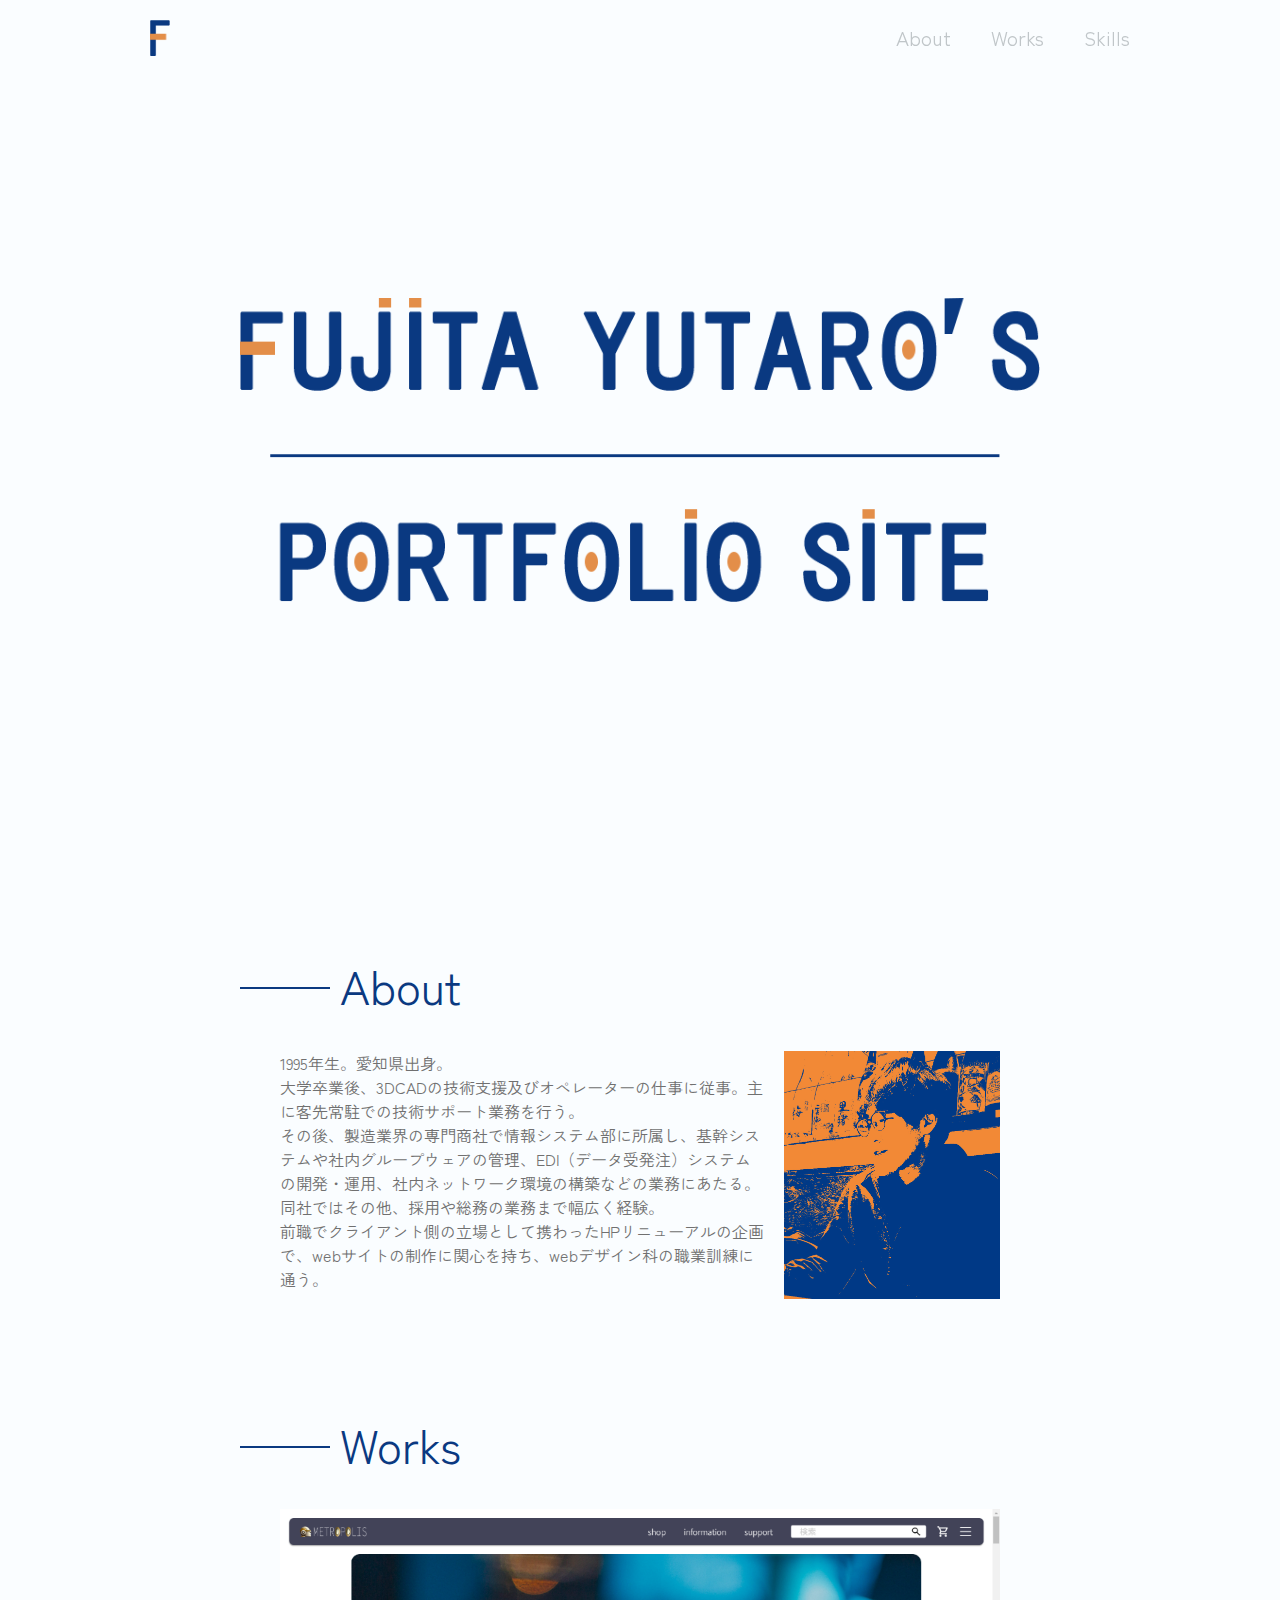
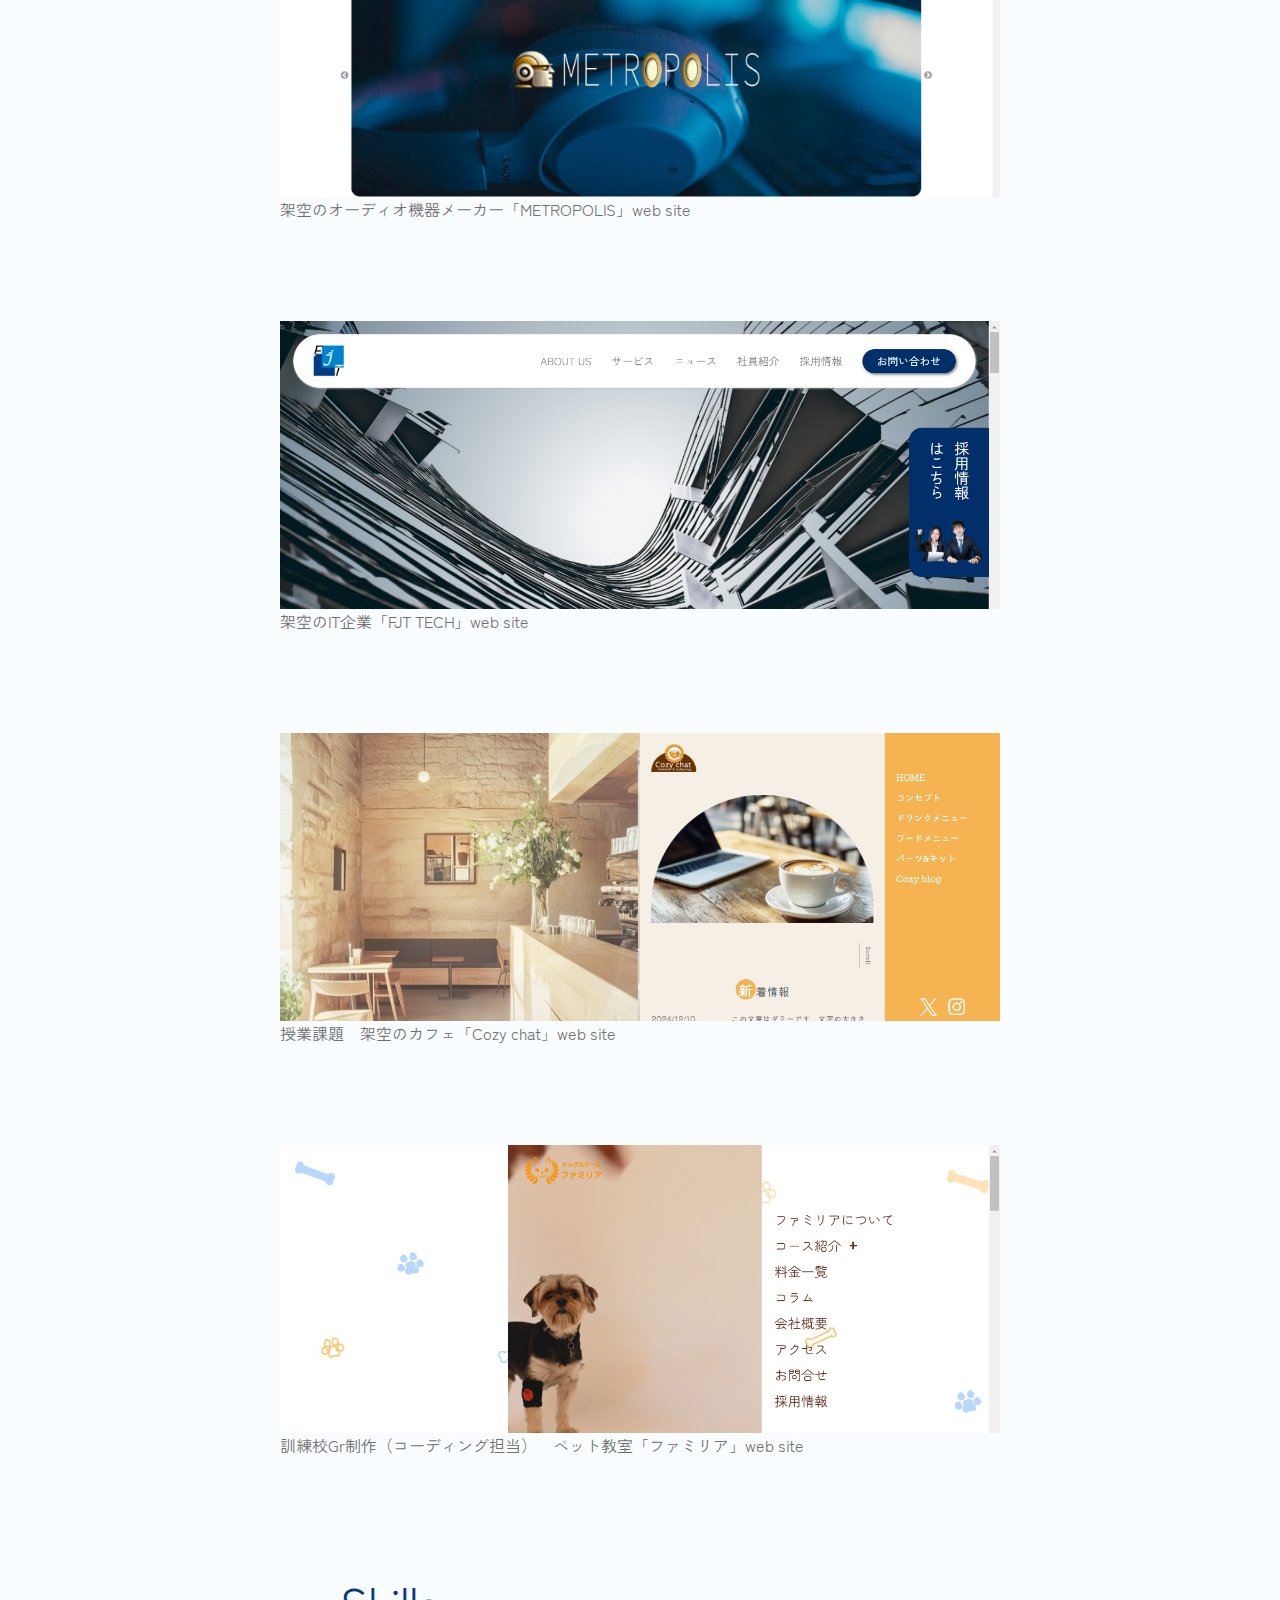
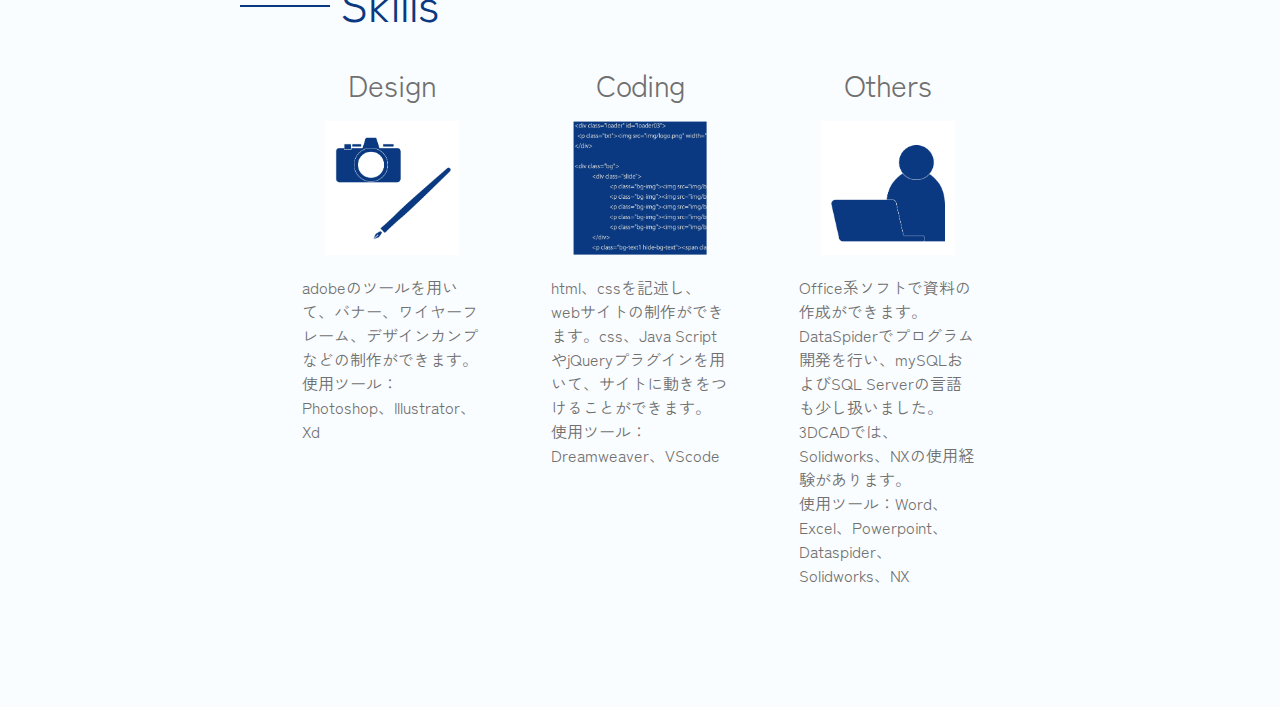
==== index.html @ 57d995ba "Add files via upload" ====
<!doctype html>
<html>
<head>
<meta charset="utf-8">
<meta name="viewport" content="width=device-width, initial-scale=1">
<title>FUJITA YUTARO'S PORTFOLIO SITE</title>
<link href="img/favicon.ico" rel="shortcut icon">	

<link href="css/reset.css" rel="stylesheet" type="text/css">
<link href="css/myreset.css" rel="stylesheet" type="text/css">
<link href="css/style.css" rel="stylesheet" type="text/css">
    
<link rel="preconnect" href="https://fonts.googleapis.com">
<link rel="preconnect" href="https://fonts.gstatic.com" crossorigin>
<link href="https://fonts.googleapis.com/css2?family=Zen+Kaku+Gothic+New&display=swap" rel="stylesheet">

</head>

<body>
<header>
	<div class="flex-box">
		<h1 class="logo"><a href="index.html"><img src="img/logo.png" width="46" height="83" alt=""/></a></h1>
		<nav>
			<ul class="menu">
				<li><a href="#about">About</a></li>
				<li><a href="#works">Works</a></li>
				<li><a href="#skills">Skills</a></li>
			</ul>
		</nav>
	</div>
</header>
<div class="container">
  <div class="mv">
		<p class="mv-image"><img src="img/mv.png" width="847" height="321" alt=""/></p>
	</div>
    <div class="wrap">
  <section class="about" id="about">
    <h2>About</h2>
    <div class="content">
      <div class="box clearfix">
        
        <p class="image"><img src="img/about-image.jpg" width="290" height="377" alt=""/></p>
        
        <p class="text">1995年生。愛知県出身。<br>大学卒業後、3DCADの技術支援及びオペレーターの仕事に従事。主に客先常駐での技術サポート業務を行う。<br>その後、製造業界の専門商社で情報システム部に所属し、基幹システムや社内グループウェアの管理、EDI（データ受発注）システムの開発・運用、社内ネットワーク環境の構築などの業務にあたる。同社ではその他、採用や総務の業務まで幅広く経験。<br>前職でクライアント側の立場として携わったHPリニューアルの企画で、webサイトの制作に関心を持ち、webデザイン科の職業訓練に通う。</p>  
        </div>
      </div>
  </section>
      
      <section class="works" id="works">
        <h2>Works</h2>
        <div class="content">
           
          <a class="box" href="second-layer/metropolis/index.html">
            <p><img src="img/metro-sam.png" width="1280" height="523" alt=""/></p>
            <p><span>架空のオーディオ機器メーカー「METROPOLIS」web site</span></p>
          </a>
          <a class="box" href="summary3.html">
            <p><img src="img/tech-sam.jpg" width="1280" height="523" alt=""/></p>
            <p><span>架空のIT企業「FJT TECH」web site</span></p>
          </a>
        <a class="box" href="second-layer/cozychat/index.html">
          <p><img src="img/cozy-sam.png" width="1280" height="523" alt=""/></p>
          <p><span>授業課題　架空のカフェ「Cozy chat」web site</span></p>
        </a>    
          <a class="box" href="second-layer/familia/index.html">
            <p><img src="img/familia-sam.png" width="1280" height="523" alt=""/></p>
            <p><span>訓練校Gr制作（コーディング担当）　ペット教室「ファミリア」web site</span></p>
          </a>
             
          
          
          </div>
        </section>
      
      <section class="skills" id="skills">
        <h2>Skills</h2>
        <div class="content">
          <div class="flex-box">
            <div class="box">
              <div class="fix-430">
                <h3>Design</h3>
                <p class="image"><img src="img/skills-image1.jpg" width="399" height="400" alt=""/></p>
              </div>
              <p class="text">adobeのツールを用いて、バナー、ワイヤーフレーム、デザインカンプなどの制作ができます。<br><span>使用ツール：Photoshop、Illustrator、Xd</span></p>
              </div>
            <div class="box">
              <div class="fix-430">
                <h3>Coding</h3>
                <p class="image"><img src="img/skills-image2.jpg" width="399" height="400" alt=""/></p>
              </div>
              <p class="text">html、cssを記述し、webサイトの制作ができます。css、Java ScriptやjQueryプラグインを用いて、サイトに動きをつけることができます。<br><span>使用ツール：Dreamweaver、VScode</span></p>
              </div>
            <div class="box">
              <div class="fix-430">
                <h3>Others</h3>
                <p class="image"><img src="img/skills-image3.jpg" width="399" height="400" alt=""/></p>
              </div>
              <p class="text">Office系ソフトで資料の作成ができます。<br>DataSpiderでプログラム開発を行い、mySQLおよびSQL Serverの言語も少し扱いました。<br>3DCADでは、Solidworks、NXの使用経験があります。<br><span>使用ツール：Word、Excel、Powerpoint、Dataspider、Solidworks、NX</span>
                
                <!--
                  <br>
                  <span class="kuwasiku">
                      <a href="#">
                          さらにくわしく
                          <img class="arrow" src="img/arrow.png" alt=""/>
                      </a>
                  </span>
                  !-->
                
                </p>
              
              
              </div>
            </div>
          </div>
        </section>
    </div>
    
</div>

<script type="text/javascript" src="js/jquery-3.7.1.min.js"></script>
<script type="text/javascript" src="js/script.js"></script>

</body>
</html>
---- css/myreset.css ----
@charset "utf-8";
/*自分でリセット*/
*, ::before, ::after{
	margin: 0;
	padding: 0;
}
html{
	font-size: 62.5%;
}
img{
	width:100%;
	height: auto;
	vertical-align: bottom;
}
li{
	list-style-type: none;
}
a{
	text-decoration: none;
}
h1,h2,h3,h4,h5,h6{
	font-weight: normal;
}
---- css/style.css ----
@charset "utf-8";
:root{
    --h2-bottom : 4rem;
    --430-skill-fix : 40px;
}




*, ::before, ::after {
	-webkit-box-sizing: border-box;
	-moz-box-sizing: border-box;
	margin: 0;
	padding: 0;
	box-sizing: border-box;
    caret-color: transparent;
}
html {
	scroll-behavior: smooth;
	font-size: 62.5%;
}
body {
	font-family: "Zen Kaku Gothic New", sans-serif;
	font-weight: 400;
	font-style: normal;
	background-color: #FAFDFF;
	color: #707070;
}
.clearfix::after{
    content: "";
    display: block;
    clear: both;
}
.wrap{
    max-width: 800px;
    margin: 0 auto;
}



a{
    color: #707070;
}
img {
	max-width: 100%;
	height: auto;
}
header {
	position: fixed;
	top: 0px;
	left: 0px;
	padding: 2rem 15rem;
	width: 100%;
  z-index: 99;
  transition: transform 0.6s 0.2s;
}
header.hidden {
    transform: translateY(-90px);
}
header .flex-box {
	display: flex;
	justify-content: space-between;
	align-items: center;
}
header .logo {
	width: 2rem;
}

.menu {
	display: flex;
	list-style-type: none;
}
.menu a {
	text-decoration: none;
	color: #C0C6C9;
	margin-left: 4rem;
	font-size: 2rem;
}
.container {
	padding: 0 15rem;
	font-size: 1.6rem;
}

.mv {
	/*margin-top: 8rem;*/
	display: flex;
	justify-content: center;
	padding: 15vh 0;
	align-items: center;
	margin-bottom: 6rem;
    height: 100vh;
}
.mv-image {
	width: 100%;
}
.mv img{
    max-width: 80rem;
    margin: 0 auto;
}
section {
	margin-bottom: 12rem;
}

h2 {
	font-size: 4.6rem;
	color: #0A3981;
	position: relative;
	margin-left: 10rem;
	margin-bottom: var(--h2-bottom);
}
h2::before {
    position: absolute; /* 絶対指定 */
    content: "";
    top: 54%;     /* h2の上から50%の位置 */
    width: 90px;  /* 横線の幅 */
    height: 2px;  /* 横線の高さ */
    left: -100px; /* h2要素の左から-120px左へずらす */    
	  background-color:#0A3981;
}
.content{
    width: calc(100% - (4rem * 2));
    margin: 0 auto;
}



.about .box {
	/*display: flex;
	justify-content: space-between;*/
	width: 100%;
}
.about .text {
	/*width: 68%;*/
}

.about .image {
	margin-left: 2rem;
	width: 30%; 
    float: right;
}


.works .box {
    display: block;
	margin-bottom: 10rem;
    
}


.works .box img{
    margin: 0 auto;
    max-width: 80rem;
    object-fit: cover;
    aspect-ratio:10/4;
    object-position: top;
}
.works span{
    max-width: 80rem;
    margin: 0 auto;
    display: block;
}



.skills .flex-box {
	display: flex;
    justify-content: space-between;
}

.skills .box {
	/*margin-left: 2rem;*/
	width: 31%;
}
.skills .box:nth-child(1)  {
	margin-left: 0px;
}
.skills h3 , .skills .image{
	text-align: center;
	font-size: 3rem;
	margin-bottom: 2rem;
}
.skills .image {
	width: 100%;
}
.skills .image img {
	width: 60%;
    margin: 0 auto;
}
.skills .text{
    width: 80%;
    margin: 0 auto;
}


.skills .box a {
	color: #C0C6C9;
}
.skills .box a img {
	width: 8px;
}





@media (max-width:768px){
    .container {
    padding: 0 4rem;
    font-size: 1.6rem;
}
header {

    padding: 2rem 4rem;
    
}
.skills .box {
    width: calc(100% / 3);
}
.mv-image {
    width: 80%;
} 
    .about .image {
    
    width: 42%;
    
}
.content {
    width: calc(100% - (2rem * 2));
    margin: 0 auto;
}    
    
}

@media (max-width:550px){
    
    .about .image {
    float: none;
    margin: 0 auto 2rem;
    
}
    
    .skills .flex-box {
   
    margin: 0 -4rem;
}
}

@media (max-width:430px){
    .container {
    padding: 0 2rem;
    font-size: 1.6rem;
}
header {

    padding: 2rem 2rem;
    
}

.mv-image {
    width: 100%;
} 
    .about .image {
    
    width: 72%;
    
}
    .content {
    width: 100%;
    
}
    .works a{
        margin-left: -2rem;
        margin-right: -2rem;
    }
    .works a p:nth-child(2){
        padding-right: 2rem;
        padding-left: 2rem;
    }
    
  .skills .flex-box {
    display: block;
    margin: 0 auto;
}
    
.skills .box {
    width: auto;
    display: flex;
}  
.skills .fix-430 {
width: 40%;
position: relative;
    margin-right: 2rem;
}  
.skills .fix-430 h3{
position: absolute;
    top:0;
    left: 50%;
    transform: translate(-50%,calc(var(--430-skill-fix) * -1));
}  
.skills .image img {
    width: 100%;
    
}
    .skills .box{
        margin-top: calc(var(--430-skill-fix) + var(--h2-bottom));
    }
    
    
}
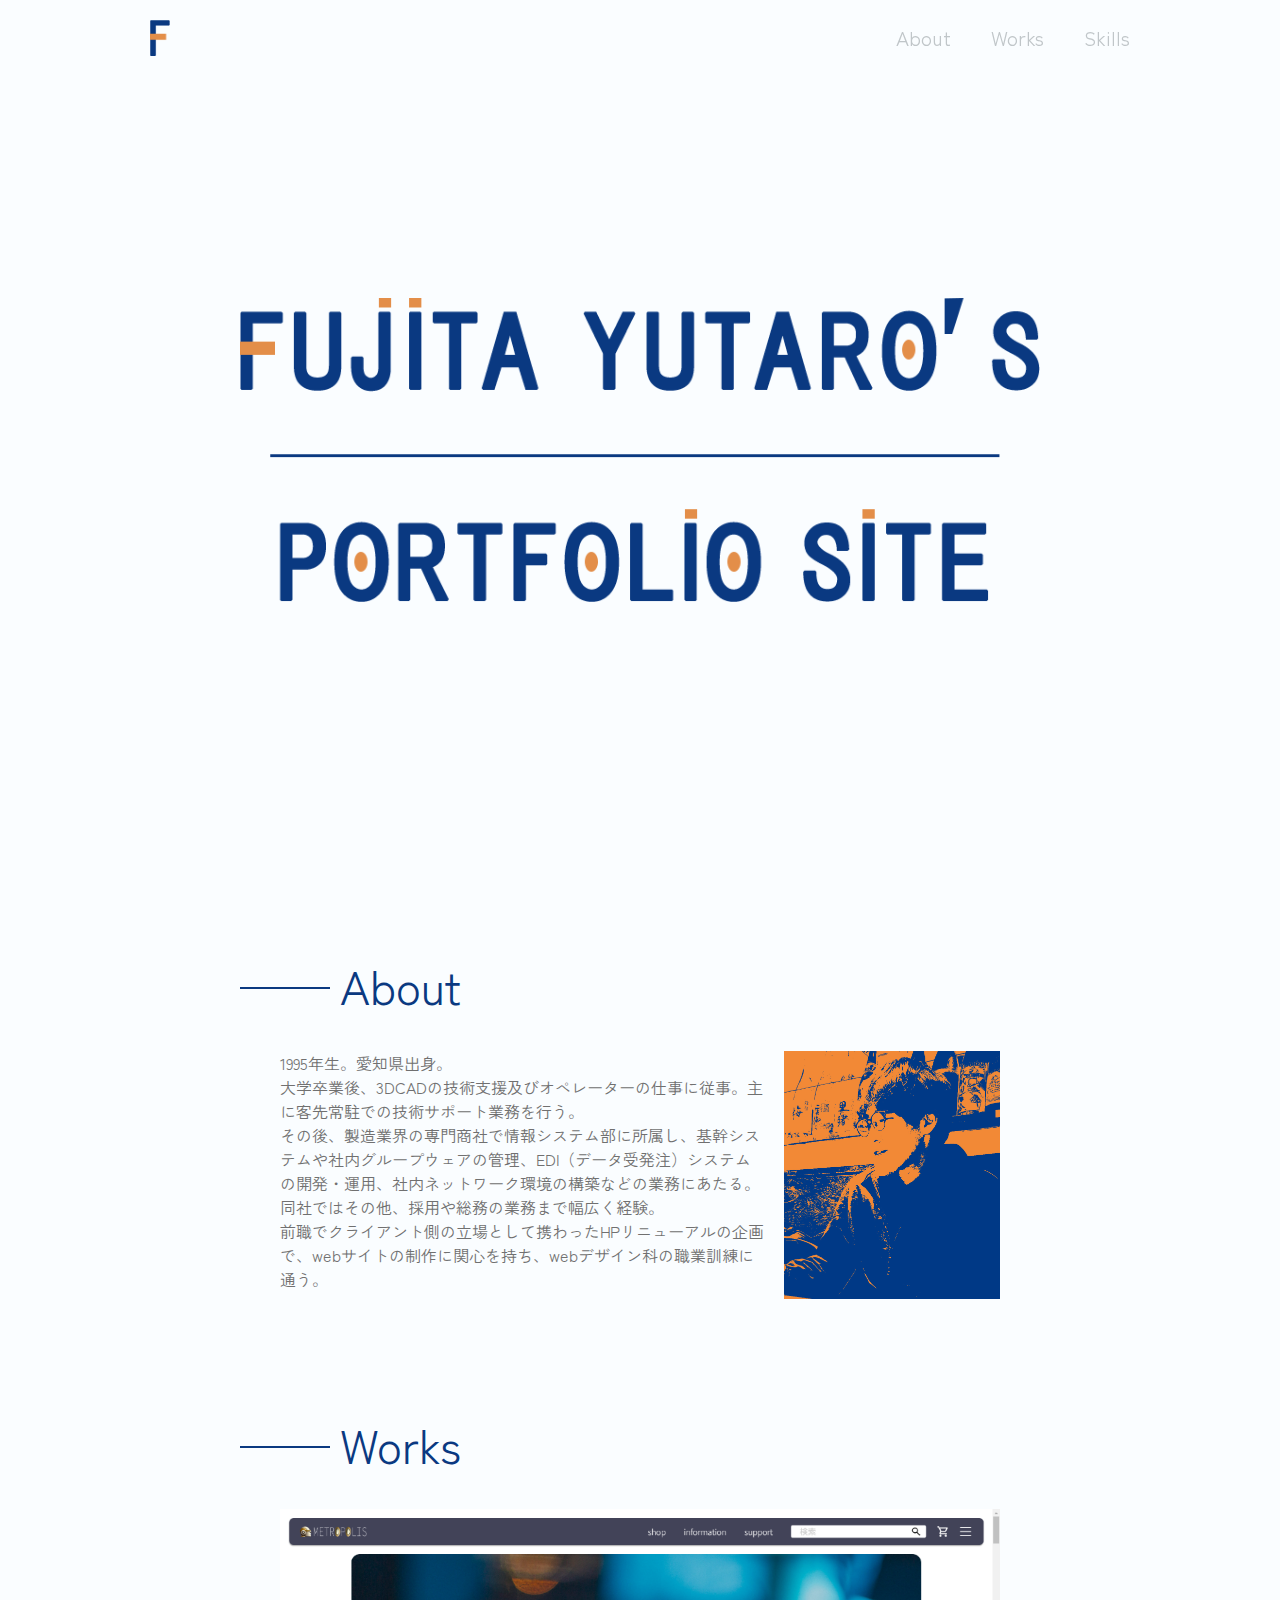
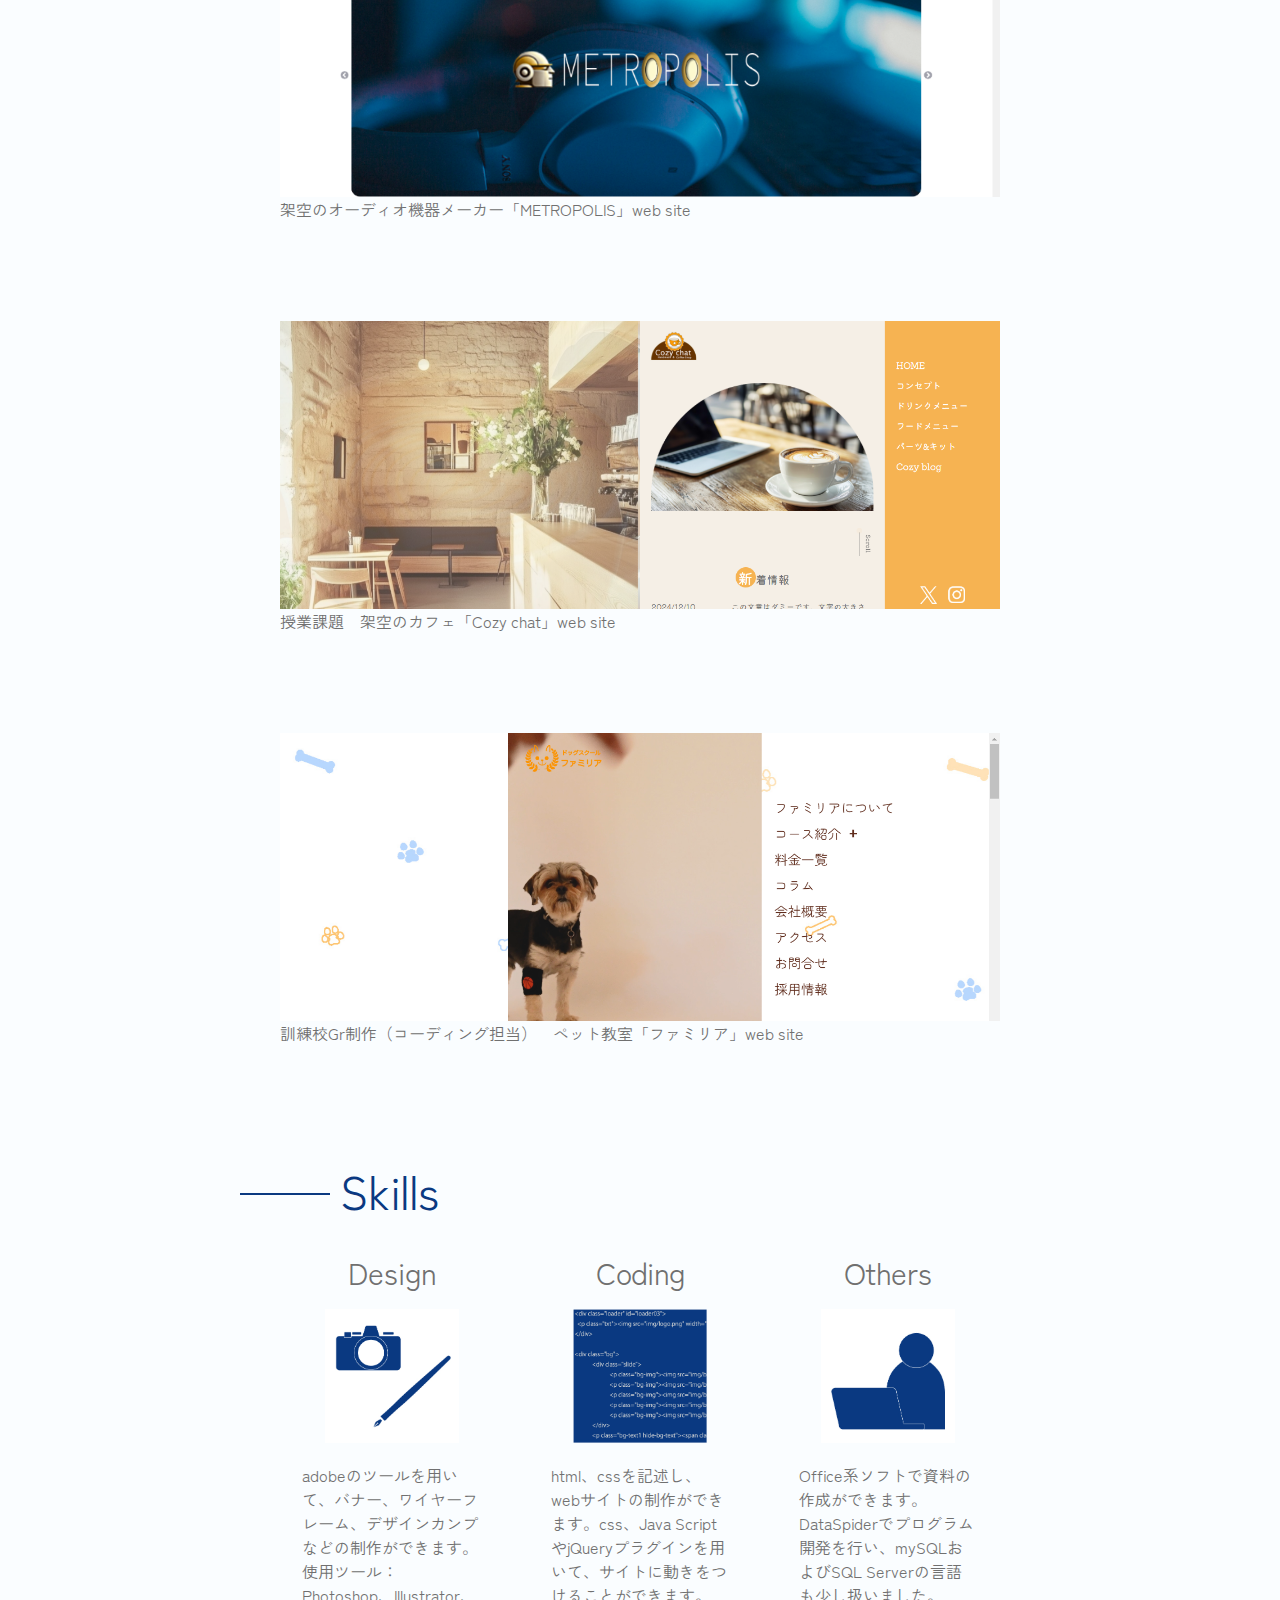
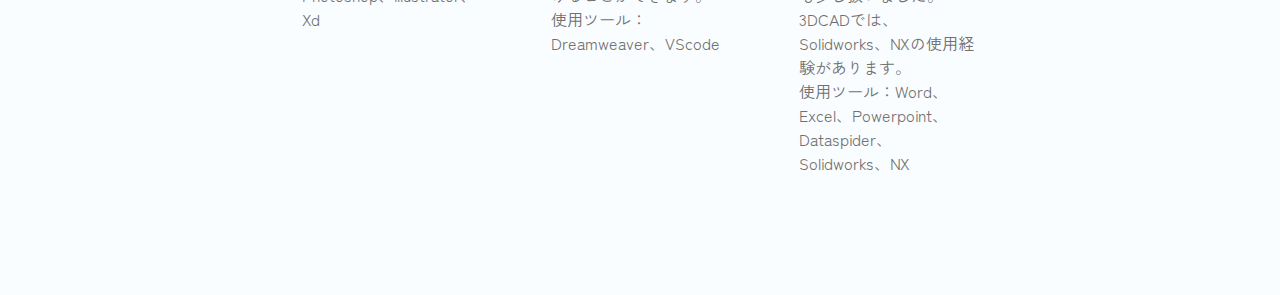
==== commit aabfa1eb: "Update index.html" ====
--- a/index.html
+++ b/index.html
@@ -54,10 +54,12 @@
             <p><img src="img/metro-sam.png" width="1280" height="523" alt=""/></p>
             <p><span>架空のオーディオ機器メーカー「METROPOLIS」web site</span></p>
           </a>
+	<!--	
           <a class="box" href="summary3.html">
             <p><img src="img/tech-sam.jpg" width="1280" height="523" alt=""/></p>
             <p><span>架空のIT企業「FJT TECH」web site</span></p>
           </a>
+		!-->
         <a class="box" href="second-layer/cozychat/index.html">
           <p><img src="img/cozy-sam.png" width="1280" height="523" alt=""/></p>
           <p><span>授業課題　架空のカフェ「Cozy chat」web site</span></p>
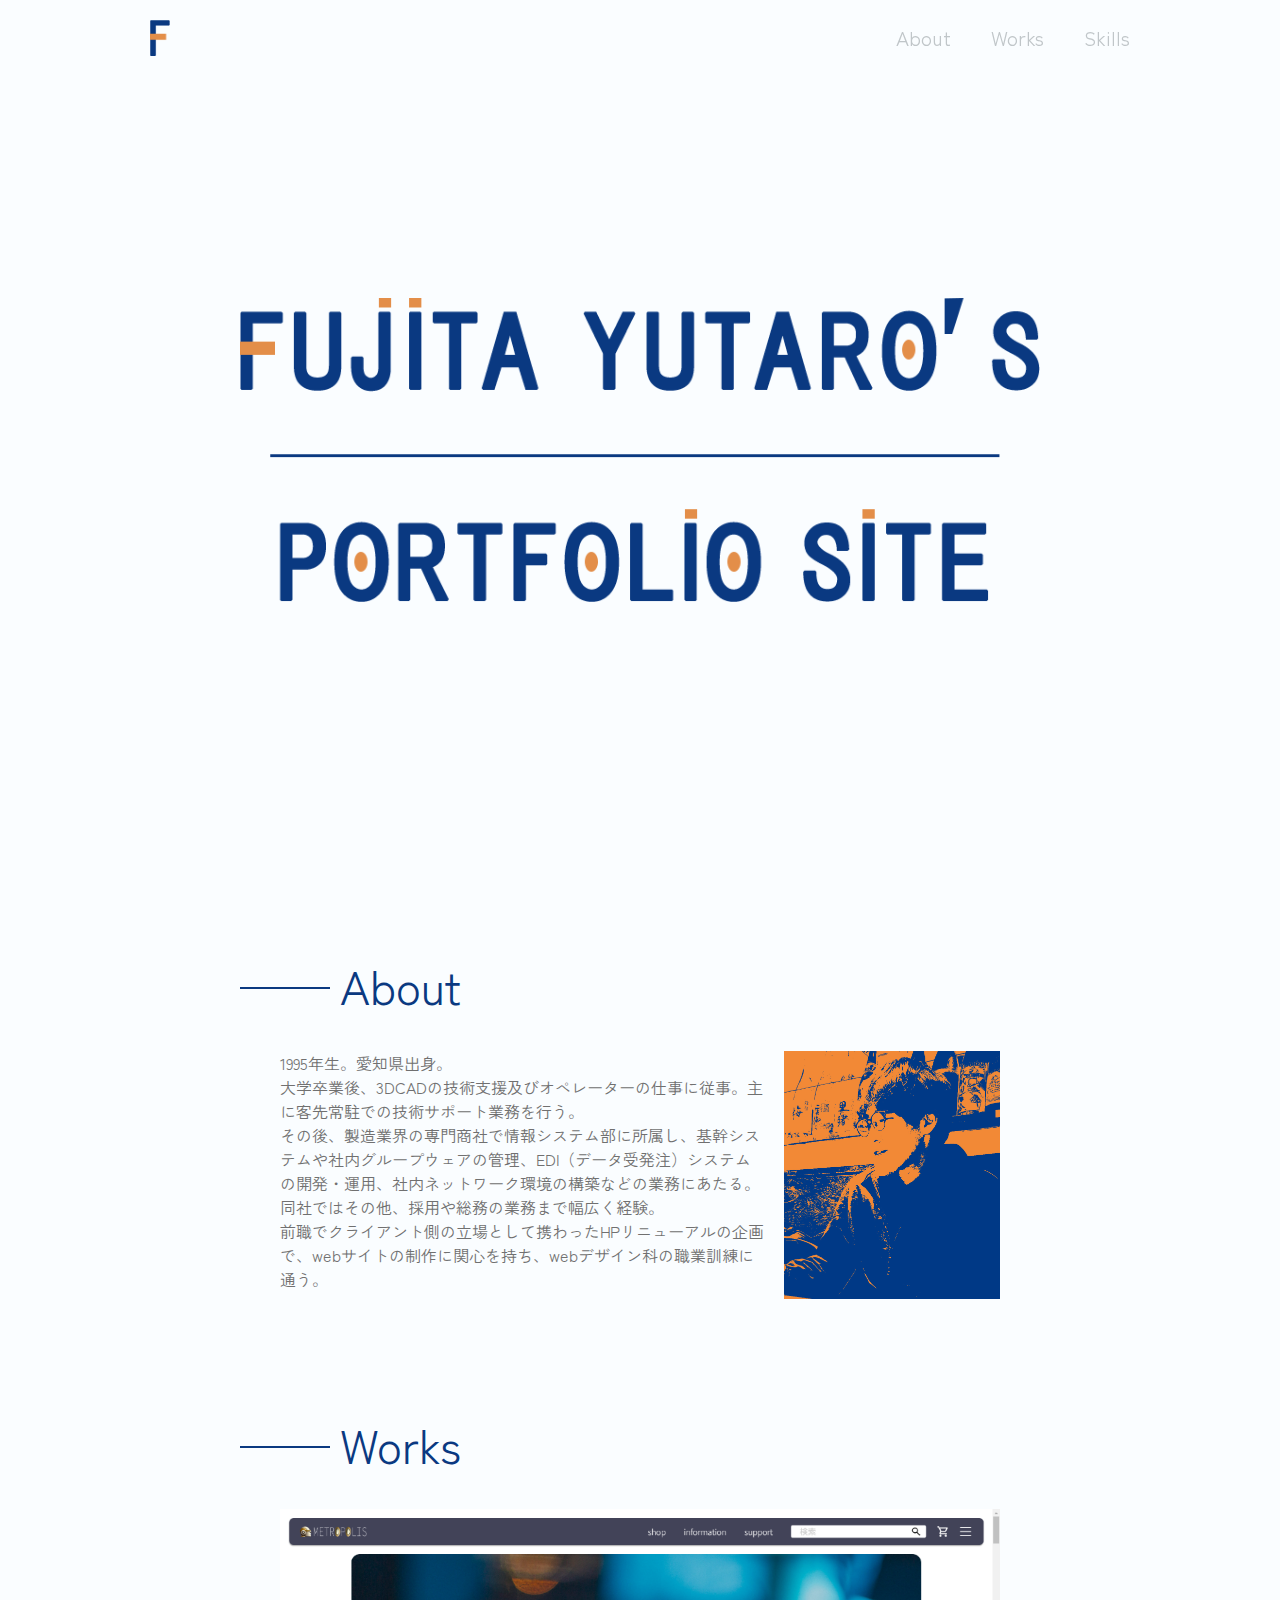
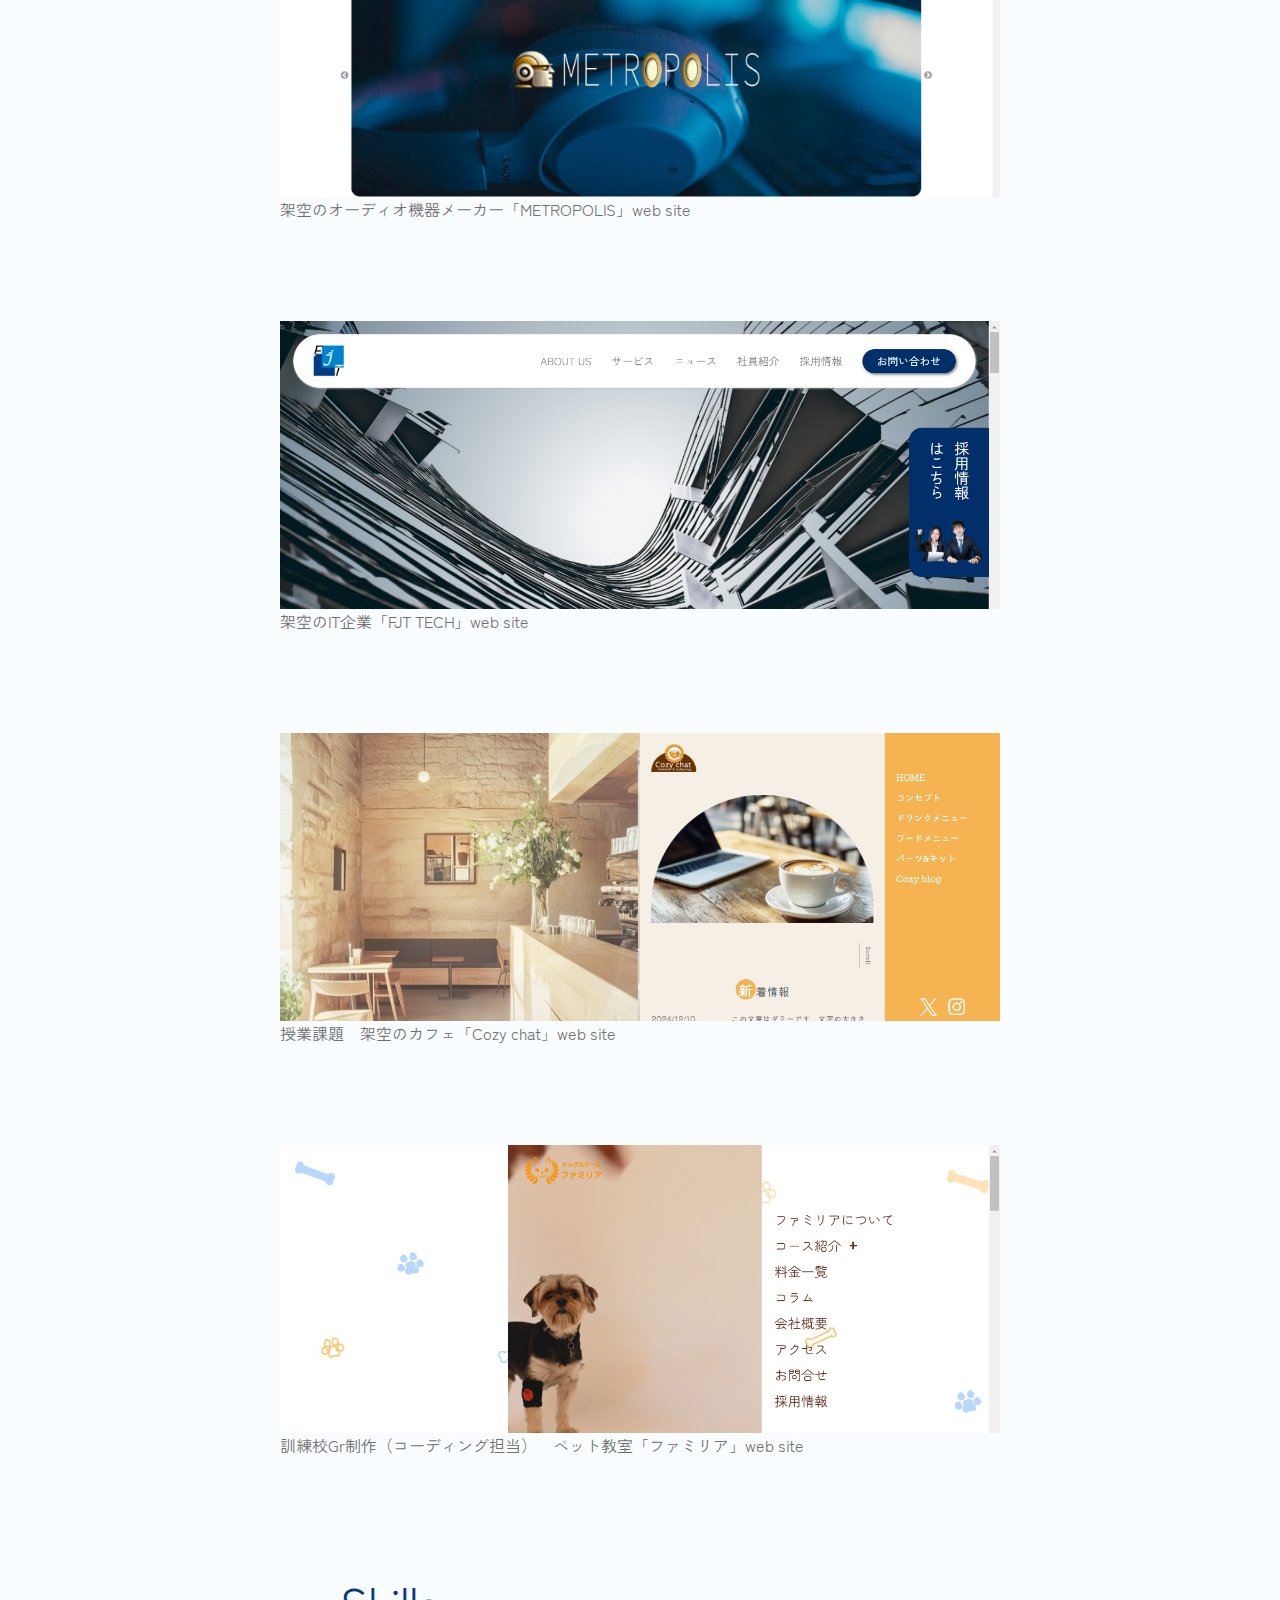
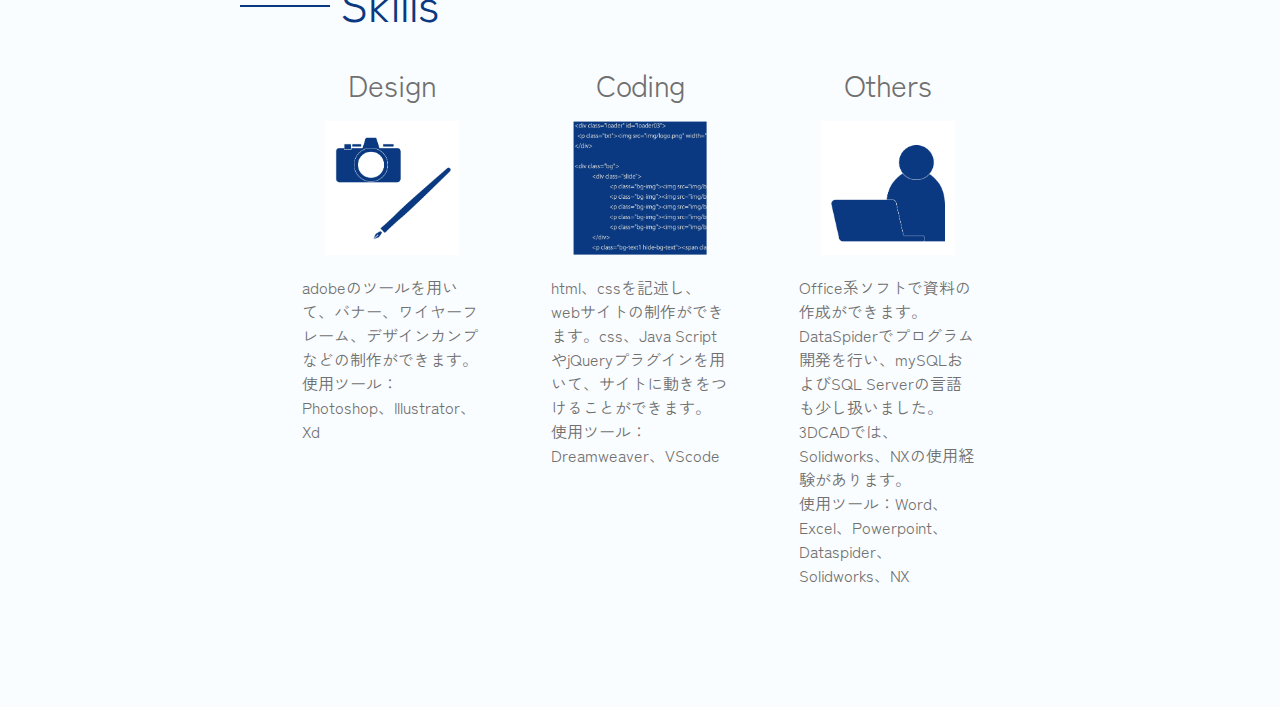
==== commit 0a1b83d4: "Update index.html" ====
--- a/index.html
+++ b/index.html
@@ -50,21 +50,21 @@
         <h2>Works</h2>
         <div class="content">
            
-          <a class="box" href="second-layer/metropolis/index.html">
+          <a class="box" href="https://yutaro-fujita.github.io/portfolio/metropolis/index.html" target="_blank">
             <p><img src="img/metro-sam.png" width="1280" height="523" alt=""/></p>
             <p><span>架空のオーディオ機器メーカー「METROPOLIS」web site</span></p>
           </a>
-	<!--	
-          <a class="box" href="summary3.html">
+		
+          <a class="box" href="https://yutaro-fujita.github.io/portfolio/fjt_tech/index.html">
             <p><img src="img/tech-sam.jpg" width="1280" height="523" alt=""/></p>
             <p><span>架空のIT企業「FJT TECH」web site</span></p>
           </a>
-		!-->
-        <a class="box" href="second-layer/cozychat/index.html">
+		
+        <a class="box" href="https://yutaro-fujita.github.io/portfolio/cozychat/index.html" target="_blank">
           <p><img src="img/cozy-sam.png" width="1280" height="523" alt=""/></p>
           <p><span>授業課題　架空のカフェ「Cozy chat」web site</span></p>
         </a>    
-          <a class="box" href="second-layer/familia/index.html">
+          <a class="box" href="https://yutaro-fujita.github.io/portfolio/familia/index.html" target="_blank">
             <p><img src="img/familia-sam.png" width="1280" height="523" alt=""/></p>
             <p><span>訓練校Gr制作（コーディング担当）　ペット教室「ファミリア」web site</span></p>
           </a>
